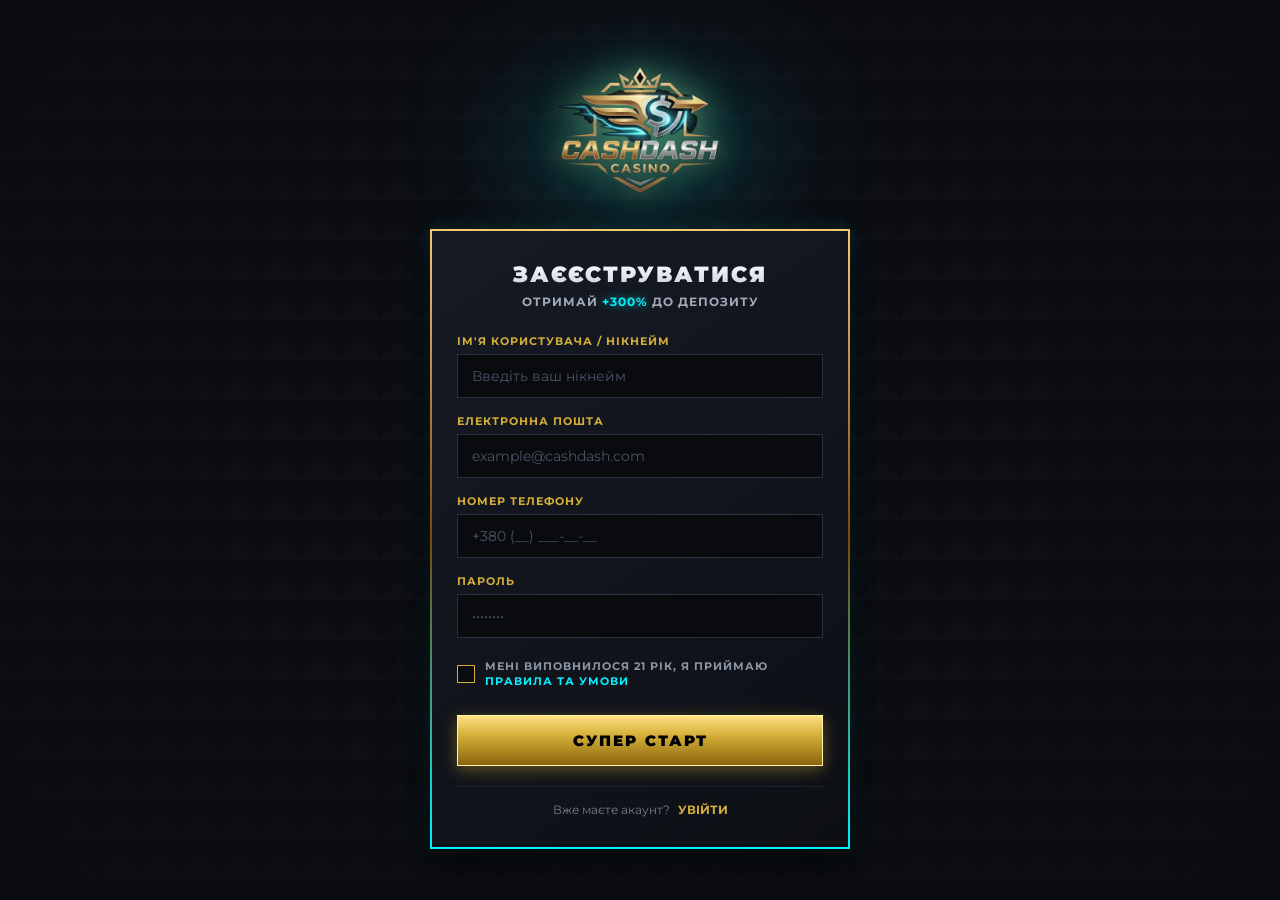
==== pages/register/index.html @ 784cfa65 "cashdash" ====
<!DOCTYPE html>
<html lang="uk">
<head>
  <meta charset="UTF-8">
  <meta name="viewport" content="width=device-width, initial-scale=1.0">
  <title>CashDash Casino - Реєстрація</title>
  <link rel="stylesheet" href="style.css">
  <link rel="preconnect" href="https://fonts.googleapis.com">
  <link rel="preconnect" href="https://fonts.gstatic.com" crossorigin>
  <link href="https://fonts.googleapis.com/css2?family=Montserrat:ital,wght@0,500;0,700;0,900;1,900&display=swap" rel="stylesheet">
</head>
<body>

  <!-- Фон із неоновим та золотим сяйвом -->
  <div class="bg-effects">
    <div class="glow-cyan"></div>
    <div class="glow-gold"></div>
    <div class="bg-pattern"></div>
  </div>

  <div class="registration-wrapper">
    
    <!-- Верхній логотип (Зображення) -->
    <div class="logo-container">
      <img src="logo.png" alt="CashDash Casino Logo" class="logo-img">
    </div>

    <!-- Картка реєстрації -->
    <div class="register-card">
      <div class="card-header">
        <h2>ЗАЄЄСТРУВАТИСЯ</h2>
        <p class="bonus-tag">ОТРИМАЙ <span>+300%</span> ДО ДЕПОЗИТУ</p>
      </div>

      <form class="register-form" action="#" method="post">
        
        <div class="form-group">
          <label for="username">Ім'я користувача / Нікнейм</label>
          <div class="input-box">
            <input type="text" id="username" name="username" placeholder="Введіть ваш нікнейм" required autocomplete="off">
          </div>
        </div>

        <div class="form-group">
          <label for="email">Електронна пошта</label>
          <div class="input-box">
            <input type="email" id="email" name="email" placeholder="example@cashdash.com" required autocomplete="off">
          </div>
        </div>

        <div class="form-group">
          <label for="phone">Номер телефону</label>
          <div class="input-box">
            <input type="tel" id="phone" name="phone" placeholder="+380 (__) ___-__-__" required autocomplete="off">
          </div>
        </div>

        <div class="form-group">
          <label for="password">Пароль</label>
          <div class="input-box">
            <input type="password" id="password" name="password" placeholder="••••••••" required>
          </div>
        </div>

        <div class="form-group checkbox-group">
          <label class="custom-checkbox">
            <input type="checkbox" required>
            <span class="checkmark"></span>
            <span class="checkbox-text">Мені виповнилося 21 рік, я приймаю <a href="#">Правила та Умови</a></span>
          </label>
        </div>

        <button type="submit" class="btn-register">
          <span>СУПЕР СТАРТ</span>
        </button>

      </form>

      <div class="card-footer">
        <p>Вже маєте акаунт? <a href="#" class="link-login">УВІЙТИ</a></p>
      </div>

    </div>

  </div>

</body>
</html>
---- pages/register/style.css ----
/* =========================================================
   CASHDASH CASINO - STYLES (With Image Logo)
   ========================================================= */

* {
  box-sizing: border-box;
  margin: 0;
  padding: 0;
  font-family: 'Montserrat', sans-serif;
}

body {
  background-color: #0b0d12;
  color: #ffffff;
  min-height: 100vh;
  display: flex;
  justify-content: center;
  align-items: center;
  overflow-x: hidden;
  position: relative;
}

/* --- Фон та Сяйво --- */
.bg-effects {
  position: absolute;
  width: 100%;
  height: 100%;
  top: 0;
  left: 0;
  z-index: 1;
  pointer-events: none;
}

.bg-pattern {
  position: absolute;
  width: 100%;
  height: 100%;
  background-image: 
    radial-gradient(circle at 50% 50%, transparent 20%, #0b0d12 90%),
    linear-gradient(45deg, rgba(255, 255, 255, 0.02) 25%, transparent 25%),
    linear-gradient(-45deg, rgba(255, 255, 255, 0.02) 25%, transparent 25%);
  background-size: 100% 100%, 40px 40px, 40px 40px;
}

.glow-cyan {
  position: absolute;
  top: 15%;
  left: 50%;
  transform: translate(-50%, -50%);
  width: 380px;
  height: 200px;
  background: radial-gradient(ellipse, rgba(0, 242, 254, 0.35) 0%, rgba(0, 0, 0, 0) 70%);
  filter: blur(45px);
}

.glow-gold {
  position: absolute;
  bottom: 10%;
  left: 50%;
  transform: translateX(-50%);
  width: 500px;
  height: 250px;
  background: radial-gradient(circle, rgba(212, 175, 55, 0.18) 0%, rgba(0, 0, 0, 0) 70%);
  filter: blur(50px);
}

/* --- Контейнер --- */
.registration-wrapper {
  position: relative;
  z-index: 2;
  width: 100%;
  max-width: 460px;
  padding: 20px;
  display: flex;
  flex-direction: column;
  align-items: center;
}

/* --- Логотип --- */
.logo-container {
  text-align: center;
  margin-bottom: 20px;
  width: 100%;
  display: flex;
  justify-content: center;
}

.logo-img {
  max-width: 290px;
  width: 100%;
  height: auto;
  display: block;
  filter: drop-shadow(0 0 25px rgba(0, 242, 254, 0.35)) drop-shadow(0 0 12px rgba(212, 175, 55, 0.4));
  transition: transform 0.3s ease, filter 0.3s ease;
}

.logo-img:hover {
  transform: scale(1.02);
  filter: drop-shadow(0 0 30px rgba(0, 242, 254, 0.5)) drop-shadow(0 0 18px rgba(212, 175, 55, 0.6));
}

/* --- Картка --- */
.register-card {
  width: 100%;
  background: linear-gradient(145deg, #161a23 0%, #0d0f15 100%);
  border: 2px solid transparent;
  border-image: linear-gradient(180deg, #f1ca6f 0%, #794a08 50%, #00f2fe 100%) 1;
  box-shadow: 0 15px 35px rgba(0, 0, 0, 0.8), 0 0 20px rgba(0, 242, 254, 0.15);
  padding: 30px 25px;
  position: relative;
}

.card-header {
  text-align: center;
  margin-bottom: 25px;
}

.card-header h2 {
  font-size: 22px;
  font-weight: 900;
  letter-spacing: 2px;
  background: linear-gradient(180deg, #ffffff 0%, #c5d1e0 100%);
  -webkit-background-clip: text;
  -webkit-text-fill-color: transparent;
  margin-bottom: 6px;
}

.bonus-tag {
  font-size: 12px;
  font-weight: 700;
  color: #a0aab8;
  letter-spacing: 1px;
}

.bonus-tag span {
  color: #00f2fe;
  text-shadow: 0 0 8px rgba(0, 242, 254, 0.6);
}

/* --- Форма --- */
.register-form {
  display: flex;
  flex-direction: column;
  gap: 16px;
}

.form-group {
  display: flex;
  flex-direction: column;
  gap: 6px;
}

.form-group label {
  font-size: 11px;
  font-weight: 700;
  text-transform: uppercase;
  color: #d4af37;
  letter-spacing: 1px;
}

.input-box input {
  width: 100%;
  padding: 12px 14px;
  background: #090b0e;
  border: 1px solid #2a303d;
  color: #ffffff;
  font-size: 14px;
  outline: none;
  transition: all 0.3s ease;
}

.input-box input:focus {
  border-color: #00f2fe;
  box-shadow: 0 0 10px rgba(0, 242, 254, 0.4);
  background: #0d1017;
}

.input-box input::placeholder {
  color: #4a5366;
}

/* Чекбокс */
.checkbox-group {
  margin-top: 5px;
}

.custom-checkbox {
  display: flex;
  align-items: center;
  cursor: pointer;
  position: relative;
  user-select: none;
}

.custom-checkbox input {
  position: absolute;
  opacity: 0;
  cursor: pointer;
}

.checkmark {
  height: 18px;
  width: 18px;
  background-color: #090b0e;
  border: 1px solid #d4af37;
  margin-right: 10px;
  flex-shrink: 0;
  transition: all 0.2s ease;
}

.custom-checkbox input:checked ~ .checkmark {
  background-color: #d4af37;
  box-shadow: 0 0 8px rgba(212, 175, 55, 0.6);
}

.checkmark:after {
  content: "";
  position: absolute;
  display: none;
}

.custom-checkbox input:checked ~ .checkmark:after {
  display: block;
}

.custom-checkbox .checkmark:after {
  left: 6px;
  top: 2px;
  width: 4px;
  height: 9px;
  border: solid #000;
  border-width: 0 2px 2px 0;
  transform: rotate(45deg);
}

.checkbox-text {
  font-size: 11px;
  color: #8a95a5;
  line-height: 1.4;
}

.checkbox-text a {
  color: #00f2fe;
  text-decoration: none;
}

.checkbox-text a:hover {
  text-decoration: underline;
}

/* Кнопка */
.btn-register {
  margin-top: 10px;
  padding: 15px;
  background: linear-gradient(180deg, #ffe082 0%, #d4af37 40%, #8a640f 100%);
  border: 1px solid #fff2aa;
  cursor: pointer;
  position: relative;
  overflow: hidden;
  transition: all 0.3s ease;
  box-shadow: 0 4px 15px rgba(212, 175, 55, 0.4);
}

.btn-register span {
  font-size: 15px;
  font-weight: 900;
  letter-spacing: 2px;
  color: #000000;
  text-transform: uppercase;
}

.btn-register:hover {
  background: linear-gradient(180deg, #ffffff 0%, #ebd07b 40%, #aa7c11 100%);
  box-shadow: 0 0 20px rgba(0, 242, 254, 0.6), 0 0 10px rgba(212, 175, 55, 0.8);
  transform: translateY(-2px);
}

/* Подвал */
.card-footer {
  text-align: center;
  margin-top: 20px;
  padding-top: 15px;
  border-top: 1px solid #1e2430;
}

.card-footer p {
  font-size: 12px;
  color: #727d8e;
}

.link-login {
  color: #d4af37;
  font-weight: 700;
  text-decoration: none;
  margin-left: 5px;
  transition: color 0.2s ease;
}

.link-login:hover {
  color: #00f2fe;
  text-shadow: 0 0 8px rgba(0, 242, 254, 0.6);
}
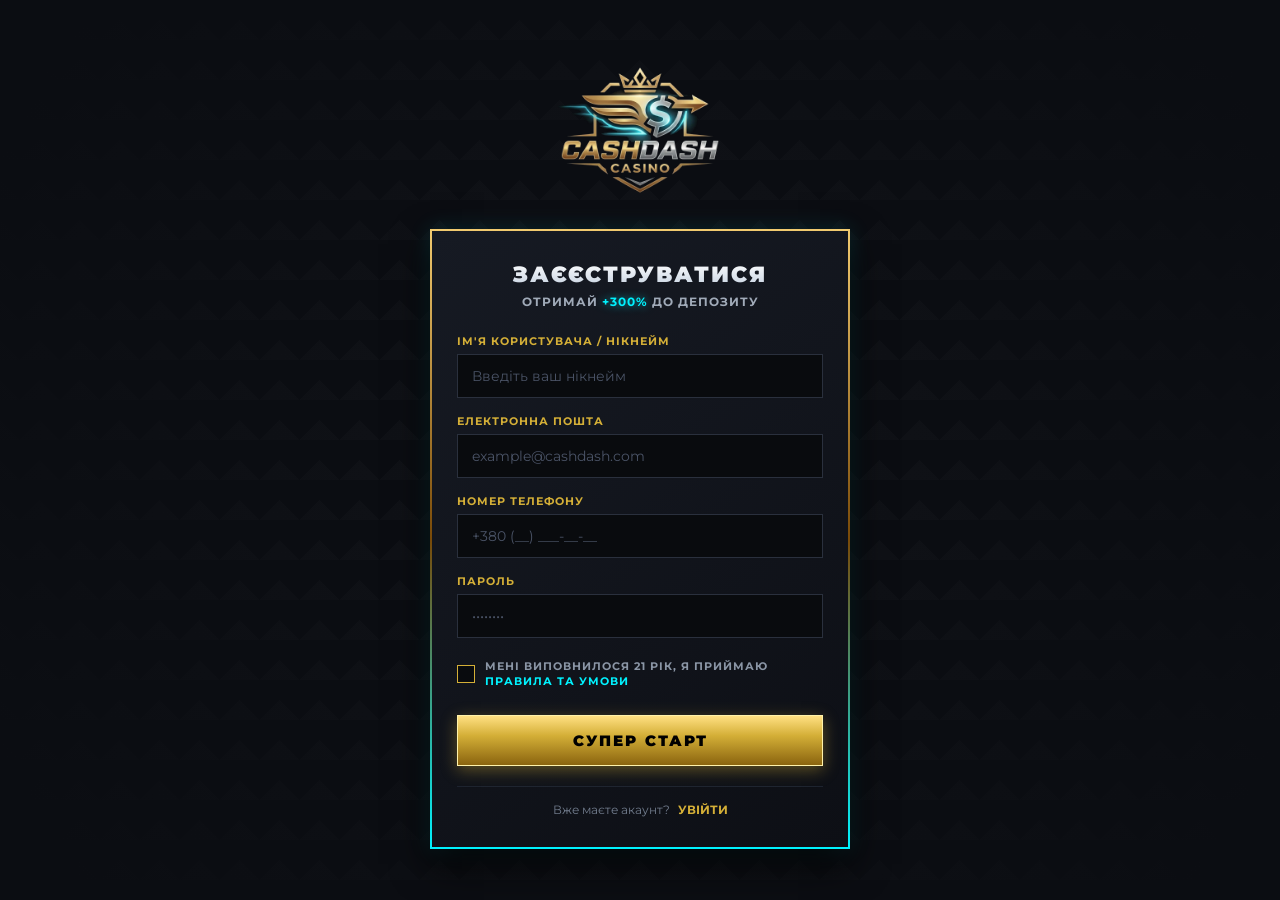
==== commit 5e07192b: "full" ====
--- a/pages/register/index.html
+++ b/pages/register/index.html
@@ -13,8 +13,6 @@
 
   <!-- Фон із неоновим та золотим сяйвом -->
   <div class="bg-effects">
-    <div class="glow-cyan"></div>
-    <div class="glow-gold"></div>
     <div class="bg-pattern"></div>
   </div>
 
--- a/pages/register/style.css
+++ b/pages/register/style.css
@@ -90,13 +90,6 @@
   width: 100%;
   height: auto;
   display: block;
-  filter: drop-shadow(0 0 25px rgba(0, 242, 254, 0.35)) drop-shadow(0 0 12px rgba(212, 175, 55, 0.4));
-  transition: transform 0.3s ease, filter 0.3s ease;
-}
-
-.logo-img:hover {
-  transform: scale(1.02);
-  filter: drop-shadow(0 0 30px rgba(0, 242, 254, 0.5)) drop-shadow(0 0 18px rgba(212, 175, 55, 0.6));
 }
 
 /* --- Картка --- */
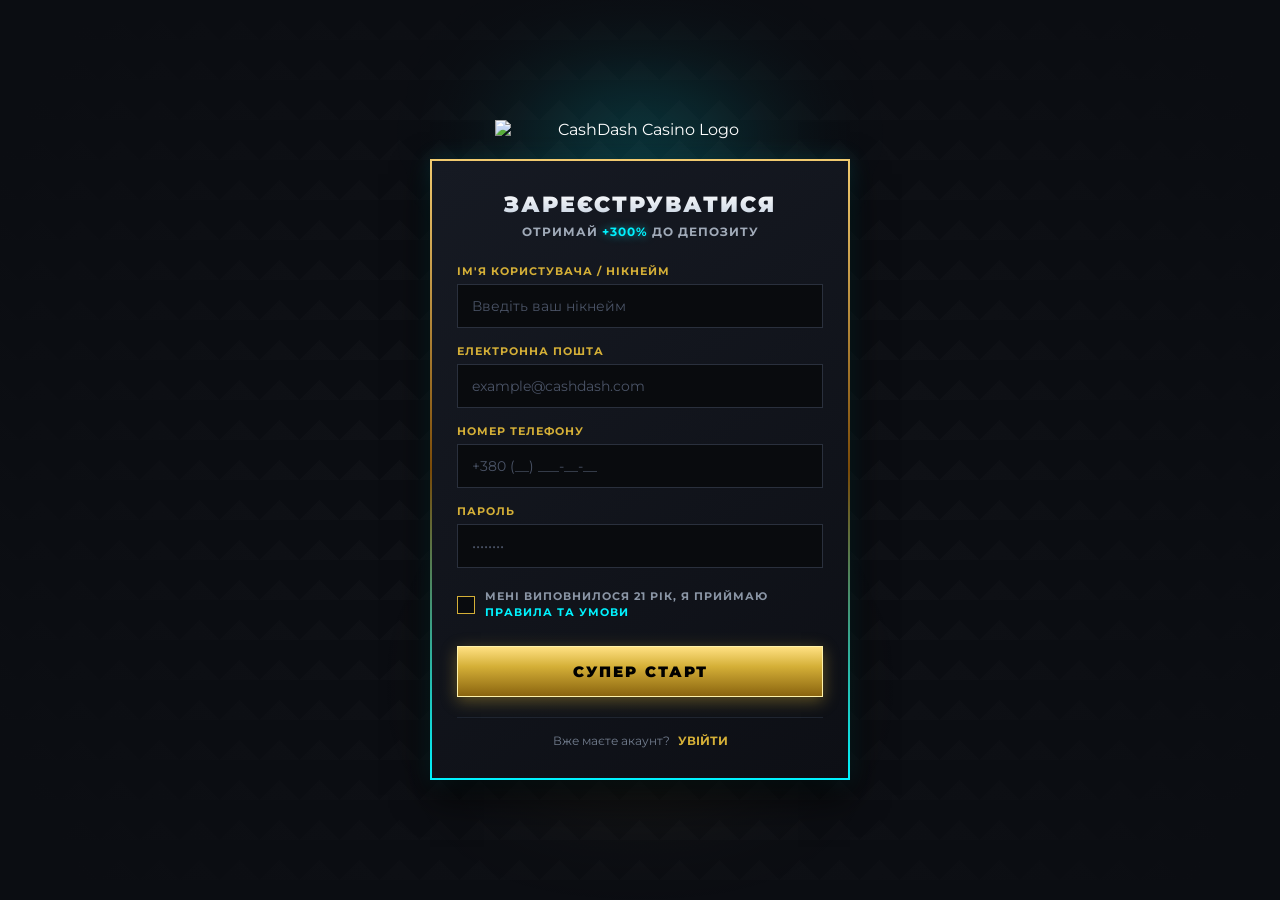
==== commit 58e4ab2d: "fix word" ====
--- a/pages/register/index.html
+++ b/pages/register/index.html
@@ -13,6 +13,8 @@
 
   <!-- Фон із неоновим та золотим сяйвом -->
   <div class="bg-effects">
+    <div class="glow-cyan"></div>
+    <div class="glow-gold"></div>
     <div class="bg-pattern"></div>
   </div>
 
@@ -26,7 +28,7 @@
     <!-- Картка реєстрації -->
     <div class="register-card">
       <div class="card-header">
-        <h2>ЗАЄЄСТРУВАТИСЯ</h2>
+        <h2>ЗАРЕЄСТРУВАТИСЯ</h2>
         <p class="bonus-tag">ОТРИМАЙ <span>+300%</span> ДО ДЕПОЗИТУ</p>
       </div>
 
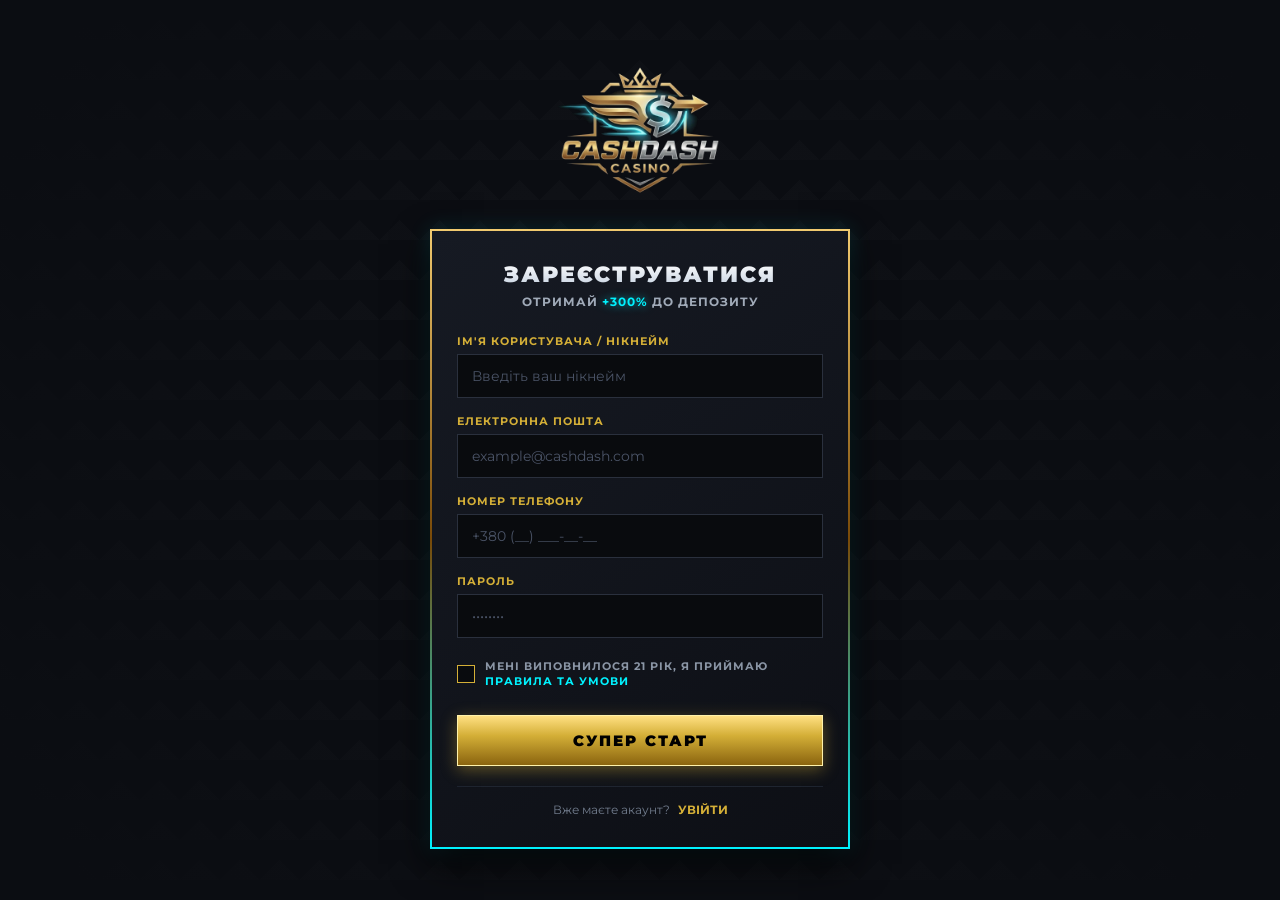
==== commit 281d7aeb: "Merge 58e4ab2db6f3a9e6a5628e1122e5d4393f62fb92 into 2e189a591e1c6c4e4870b746ac75e729ba545843" ====
--- a/pages/register/index.html
+++ b/pages/register/index.html
@@ -13,8 +13,6 @@
 
   <!-- Фон із неоновим та золотим сяйвом -->
   <div class="bg-effects">
-    <div class="glow-cyan"></div>
-    <div class="glow-gold"></div>
     <div class="bg-pattern"></div>
   </div>
 
@@ -22,7 +20,9 @@
     
     <!-- Верхній логотип (Зображення) -->
     <div class="logo-container">
-      <img src="logo.png" alt="CashDash Casino Logo" class="logo-img">
+      <a href="../home/home.html" aria-label="Перейти на головну сторінку">
+        <img src="../logo.png" alt="CashDash Casino Logo" class="logo-img">
+      </a>
     </div>
 
     <!-- Картка реєстрації -->
